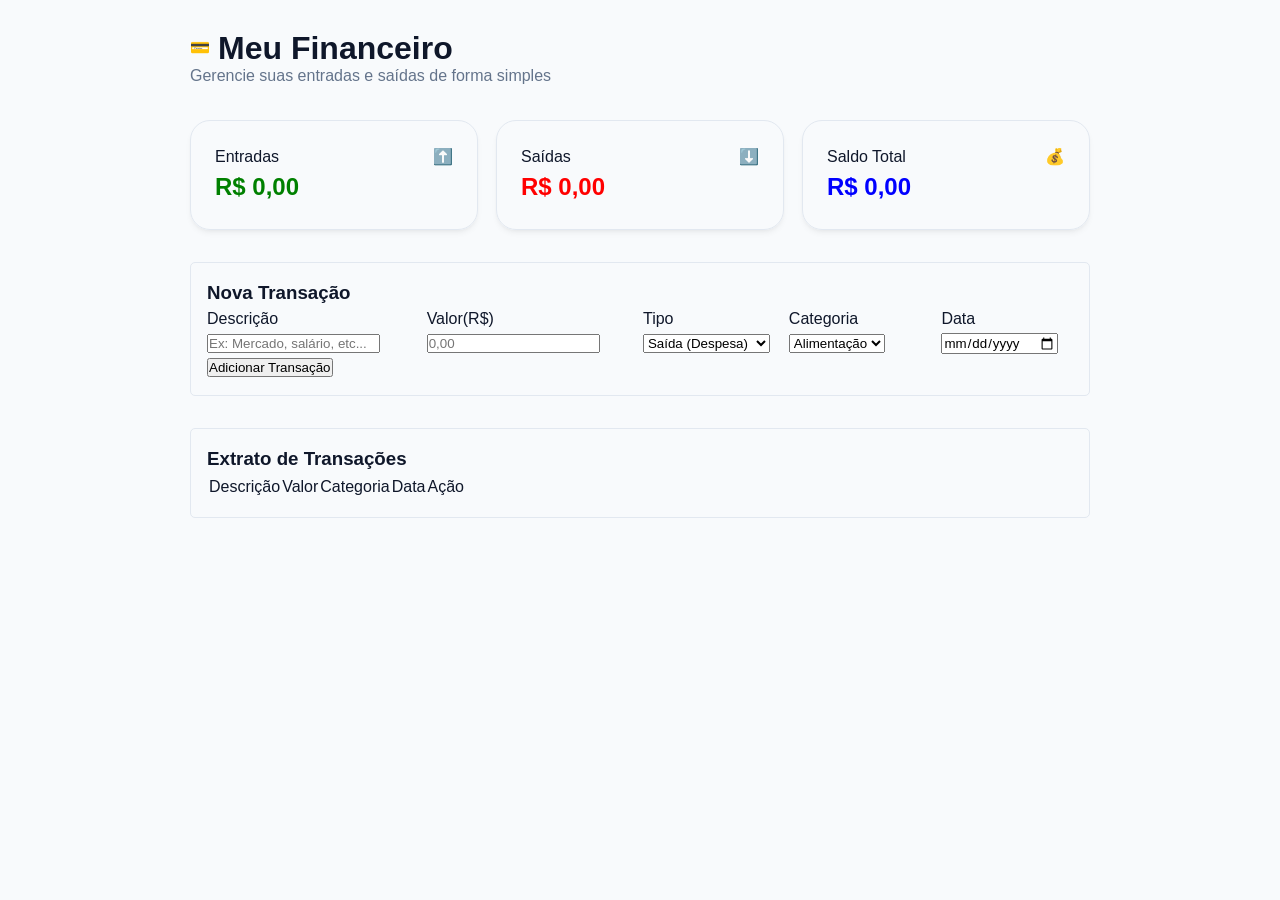
==== index-copia.html @ d12d1726 "começo do projeto controle financeiro" ====
<!DOCTYPE html>
<html lang="Pt-br">
<head>
    <meta charset="UTF-8">
    <meta name="viewport" content="width=device-width, initial-scale=1.0">
    <title>Meu controle financeiro</title>

    <link rel="stylesheet" href="estilo-copia.css.css">
</head>
<body>

    <div class="container">

        <!--CABEÇALHO-->
        <header>

        <div class="container-flex-row">
            <span>💳</span>
            <h1>Meu Financeiro</h1>
        </div>
        <p>Gerencie suas entradas e saídas de forma simples</p>

        </header>

        <!--CARDS PRINCIPAIS-->
        <main>

            <section class="container-flex-row secao-cards-principais">
                
                <div class="cards-principais">

                    <div class="header-cards-principais">
                        <span>Entradas</span>
                        <span>⬆️</span>
                    </div>
                    <h2 class="h2-entrada">R$ 0,00</h2>
                </div>

                <div class="cards-principais">
                    <div class="header-cards-principais">
                        <span>Saídas</span>
                        <span>⬇️</span>
                    </div>
                    <h2 class="h2-saida">R$ 0,00</h2>
                </div>

                <div class="cards-principais">
                    <div class="header-cards-principais">
                        <span>Saldo Total</span>
                        <span>💰</span>
                    </div>
                    <h2 class="h2-saldo">R$ 0,00</h2>
                </div>

            </section>

            <div>
                <section class="secao ">

                    <div>
                        <h3>Nova Transação</h3>
                    </div>

                    <!--FORMULÁRIO DE CADASTRO-->
                    <form action="" class="">

                        <div class="container-flex-row">
                            <div>
                                <label for="input-descricao">Descrição</label>
                                <input
                                type="text"
                                required
                                id="input-descricao"
                                placeholder="Ex: Mercado, salário, etc...">
                            </div>
                            <div>
                                <label for="input-valor">Valor(R$)</label>
                                <input
                                type="number"
                                required
                                id="input-valor"
                                placeholder="0,00">
                            </div>
                            <div>
                                <label for="tipo-opcoes">Tipo</label>
                                <select id="tipo-opcoes">
                                    <option value="">Saída (Despesa)</option>
                                    <option value="">Entrada (Receita)</option>
                                </select>
                            </div>
                            <div>
                                <label for="categoria-opcoes">Categoria</label>
                                <select id="categoria-opcoes">
                                    <option value="">Alimentação</option>
                                    <option value="">Moradia</option>
                                    <option value="">Transporte</option>
                                    <option value="">Lazer</option>
                                    <option value="">Salário</option>
                                    <option value="">Outros</option>
                                </select>
                            </div>
                            <div>
                                <label for="input-data">Data</label>
                                <input
                                type="date"
                                required
                                id="input-data" >
                            </div>
                        </div>

                        <div>
                            <button type="button">Adicionar Transação</button>
                        </div>

                    </form>

                </section>
            </div>    

                <!--TABELA DE EXTRATOS-->
                <div>
                    <section class="secao">
                        <div>
                            <h3>Extrato de Transações</h3>
                        </div>
                        <div>
                            <table>
                                <thead>
                                    <tr>
                                        <td>Descrição</td>
                                        <td>Valor</td>
                                        <td>Categoria</td>
                                        <td>Data</td>
                                        <td>Ação</td>
                                    </tr>
                                </thead>
                                <tbody></tbody>
                                <tfoot></tfoot>
                            </table>
                        </div>
                    </section>
                </div>

            </div>

        </main>

        <footer></footer>

    </div>
    
</body>
</html>
---- estilo-copia.css.css ----
/* RESET GLOBAL */
* {
    margin: 0;
    padding: 0;
    box-sizing: border-box;
    font-family: 'Plus Jakarta Sans', sans-serif;
}

/* VARIÁVEIS GLOBAIS */ 
:root {
    --cor-fundo: #f8fafc;
    --cor-texto: #0f172a;
    --cor-borda: #e2e8f0; 
    --cor-texto-secundaria: #64748b;
    --sombra-borda: 0 4px 6px -1px rgba(0, 0, 0, 0.05), 0 2px 4px -2px rgba(0, 0, 0, 0.05);
}

/* BODY */
body {
    background-color: var(--cor-fundo); 
    color: var(--cor-texto);
    line-height: 1.5;
    padding: 24px 16px;
}

/* CONTAINER PRINCIPAL */
.container {
    max-width: 900px;
    margin: 0 auto;
    display: flex;
    flex-direction: column;
    gap: 2rem;
}

.container-flex-row {
    display: flex;
    gap: 0.5rem;
    align-items: center;
}

main {
    display: flex;
    flex-direction: column;
    gap: 2rem;
}

.secao {
    border-radius: 5px;
    border: 1px solid var(--cor-borda);
    padding: 1rem;
}

.secao-cards-principais {
    display: flex;
    justify-content: space-between;
}

.secao-principais {
    display: flex;

}

.cards-principais {
    border-radius: 20px;
    border: 1px solid var(--cor-borda);
    padding: 1.5rem;
    width: 18rem;
    box-shadow: var(--sombra-borda);
}

.header-cards-principais {
    display: flex;
    justify-content: space-between;
}

h1 {
    font-size: 2rem;
    font-weight: 800;
}

.h2-entrada {
    color: green;
}

.h2-saida {
    color: red;
}

.h2-saldo {
    color: blue;
}

header p {
    color: var(--cor-texto-secundaria);
    margin-top: -0.5rem;
}
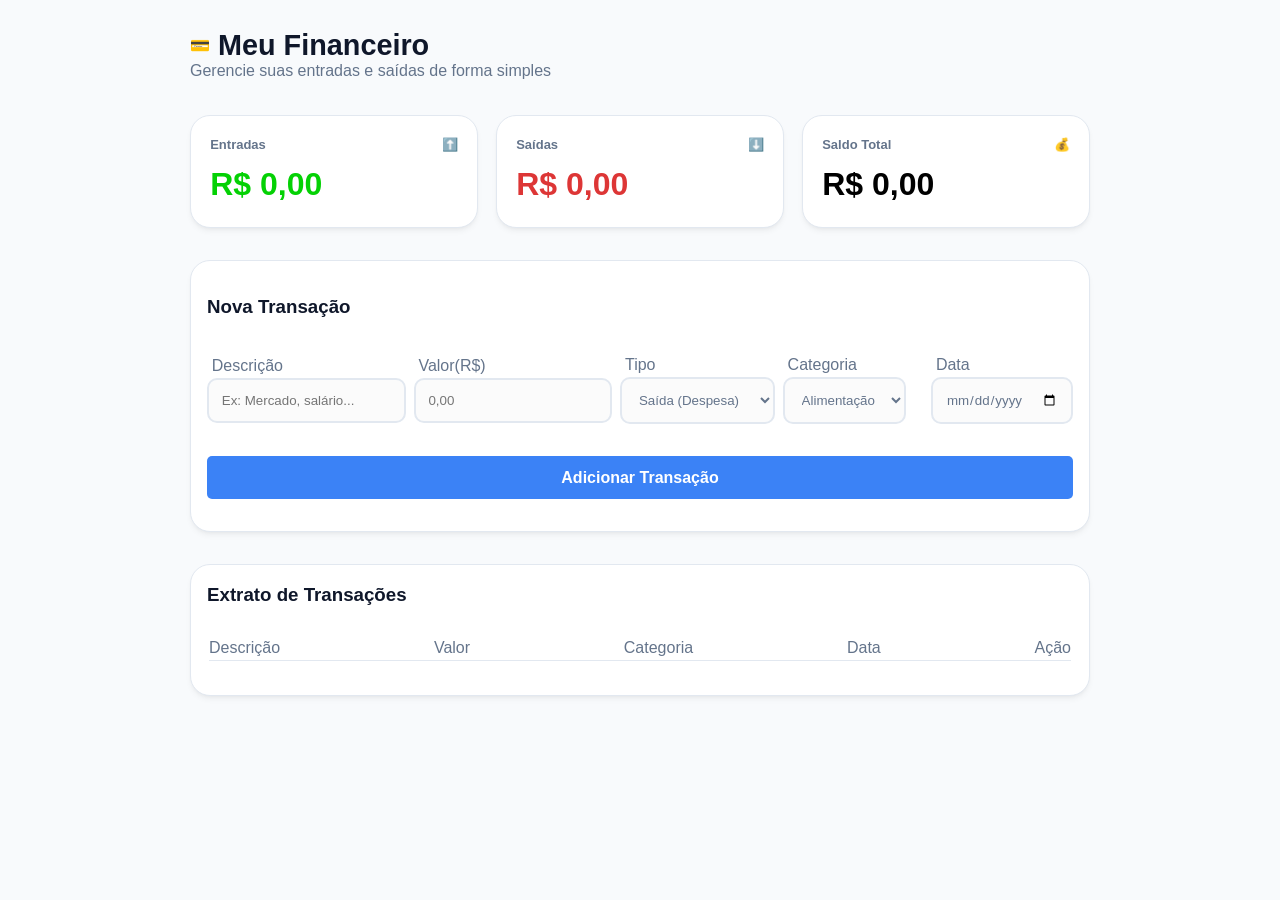
==== commit 7332efa2: "estilos css basicão foi finalizado" ====
--- a/index-copia.html
+++ b/index-copia.html
@@ -25,7 +25,7 @@
         <!--CARDS PRINCIPAIS-->
         <main>
 
-            <section class="container-flex-row secao-cards-principais">
+            <section class="container-flex-row secao-cards-principais label-principal">
                 
                 <div class="cards-principais">
 
@@ -55,26 +55,26 @@
             </section>
 
             <div>
-                <section class="secao ">
+                <section class="secao secao-cadastro">
 
                     <div>
-                        <h3>Nova Transação</h3>
+                        <h3 class="h3-form">Nova Transação</h3>
                     </div>
 
                     <!--FORMULÁRIO DE CADASTRO-->
-                    <form action="" class="">
+                    <form action="" class="secao-cadastro">
 
                         <div class="container-flex-row">
                             <div>
-                                <label for="input-descricao">Descrição</label>
+                                <label for="input-descricao" class="label-form">Descrição</label>
                                 <input
                                 type="text"
                                 required
                                 id="input-descricao"
-                                placeholder="Ex: Mercado, salário, etc...">
+                                placeholder="Ex: Mercado, salário...">
                             </div>
                             <div>
-                                <label for="input-valor">Valor(R$)</label>
+                                <label for="input-valor" class="label-form">Valor(R$)</label>
                                 <input
                                 type="number"
                                 required
@@ -82,14 +82,14 @@
                                 placeholder="0,00">
                             </div>
                             <div>
-                                <label for="tipo-opcoes">Tipo</label>
+                                <label for="tipo-opcoes" class="label-form">Tipo</label>
                                 <select id="tipo-opcoes">
                                     <option value="">Saída (Despesa)</option>
                                     <option value="">Entrada (Receita)</option>
                                 </select>
                             </div>
                             <div>
-                                <label for="categoria-opcoes">Categoria</label>
+                                <label for="categoria-opcoes" class="label-form">Categoria</label>
                                 <select id="categoria-opcoes">
                                     <option value="">Alimentação</option>
                                     <option value="">Moradia</option>
@@ -100,7 +100,7 @@
                                 </select>
                             </div>
                             <div>
-                                <label for="input-data">Data</label>
+                                <label for="input-data" class="label-form">Data</label>
                                 <input
                                 type="date"
                                 required
@@ -109,7 +109,7 @@
                         </div>
 
                         <div>
-                            <button type="button">Adicionar Transação</button>
+                            <button type="button" class="botao-formulario">Adicionar Transação</button>
                         </div>
 
                     </form>
--- a/estilo-copia.css.css
+++ b/estilo-copia.css.css
@@ -13,6 +13,7 @@
     --cor-borda: #e2e8f0; 
     --cor-texto-secundaria: #64748b;
     --sombra-borda: 0 4px 6px -1px rgba(0, 0, 0, 0.05), 0 2px 4px -2px rgba(0, 0, 0, 0.05);
+    --azul-botao: #3b82f6;
 }
 
 /* BODY */
@@ -32,6 +33,8 @@
     gap: 2rem;
 }
 
+/* PRIMEIRA SECTION E ALGUNS ESTILOS GERAIS*/
+
 .container-flex-row {
     display: flex;
     gap: 0.5rem;
@@ -45,9 +48,11 @@
 }
 
 .secao {
-    border-radius: 5px;
+    border-radius: 20px;
     border: 1px solid var(--cor-borda);
     padding: 1rem;
+    background-color: white;
+    box-shadow: var(--sombra-borda);
 }
 
 .secao-cards-principais {
@@ -61,11 +66,15 @@
 }
 
 .cards-principais {
+    display: flex;
+    flex-direction: column;
+    gap: 0.3rem;
     border-radius: 20px;
     border: 1px solid var(--cor-borda);
-    padding: 1.5rem;
+    padding: 1.2rem;
     width: 18rem;
     box-shadow: var(--sombra-borda);
+    background-color: white;
 }
 
 .header-cards-principais {
@@ -73,24 +82,108 @@
     justify-content: space-between;
 }
 
+.label-principal {
+    color: var(--cor-texto-secundaria);
+    font-size: small;
+    font-weight: bold;
+}
+
 h1 {
-    font-size: 2rem;
+    font-size: 1.8rem;
     font-weight: 800;
 }
 
 .h2-entrada {
-    color: green;
+    color: rgb(4, 209, 4);
+    font-weight: bolder;
+    font-size: 2rem;
 }
 
 .h2-saida {
-    color: red;
+    color: rgb(221, 54, 54);
+    font-weight: bolder;
+    font-size: 2rem;
 }
 
 .h2-saldo {
-    color: blue;
+    color: black;
+    font-weight: bolder;
+    font-size: 2rem;
 }
 
 header p {
     color: var(--cor-texto-secundaria);
     margin-top: -0.5rem;
 }
+
+/* PRIMEIRA SECTION E ALGUNS ESTILOS GERAIS*/
+
+/*SEGUNDA SECTION*/
+
+.secao-cadastro {
+    display: flex;
+    flex-direction: column;
+    gap: 2rem;
+}
+
+input, select {
+    background-color: rgba(245, 245, 245, 0.377);
+    padding: 0.8rem;
+    border: 2px solid #e2e8f0;
+    border-radius: 10px;
+}
+
+input[type="date"] {
+    color: var(--cor-texto-secundaria);
+}
+
+select {
+    color: var(--cor-texto-secundaria);
+}
+
+.label-form {
+    color: var(--cor-texto-secundaria);
+    font-weight: 400;
+    margin-left: 0.3rem;
+}
+
+.h3-form {
+    margin-top: 1rem;
+}
+
+.botao-formulario {
+    width: 100%;
+    border-radius: 5px;
+    padding: 0.8rem;
+    border: none;
+    background-color: var(--azul-botao);
+    color: white;
+    font-weight: 600;
+    font-size: 1rem;
+    margin-bottom: 1rem;
+    transition: all 0.2s ease;
+}
+
+.botao-formulario:hover {
+    background-color: rgba(13, 13, 255, 0.932);
+}
+
+table {
+    width: 100%;
+    overflow-x: hidden;
+    margin-top: 1.5rem;
+}
+
+tr {
+    display: flex;
+    justify-content: space-between;
+    margin-bottom: 1rem;
+    border-bottom: 1px solid var(--cor-borda);
+}
+
+td {
+    color: var(--cor-texto-secundaria);
+    font-weight: 400;
+}
+
+/*SEGUNDA SECTION*/
